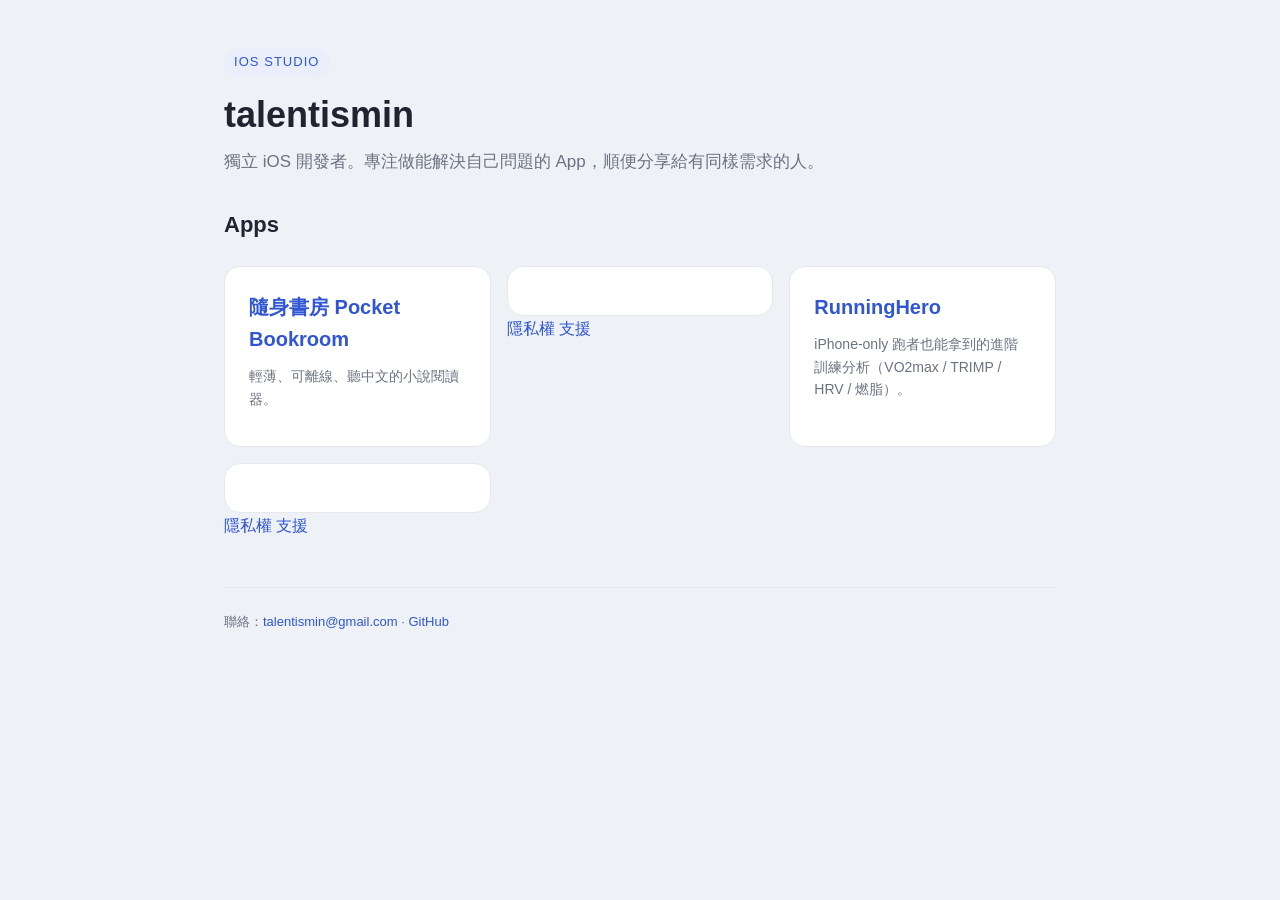
==== index.html @ 2027cf47 "chore: initial studio site (novalreader + runninghero) Multi-app structure ready for GitHub Pages: -" ====
<!doctype html>
<html lang="zh-Hant">
<head>
<meta charset="utf-8">
<meta name="viewport" content="width=device-width, initial-scale=1">
<meta name="theme-color" content="#3056d3">
<title>talentismin · iOS Apps</title>
<link rel="stylesheet" href="/shared-assets/styles.css">
</head>
<body>
<div class="wrap">
  <span class="eyebrow">iOS Studio</span>
  <h1>talentismin</h1>
  <p class="lede">獨立 iOS 開發者。專注做能解決自己問題的 App，順便分享給有同樣需求的人。</p>

  <h2>Apps</h2>
  <div class="app-grid">
    <a class="app-card" href="/novalreader/">
      <h3>隨身書房 Pocket Bookroom</h3>
      <p class="tagline">輕薄、可離線、聽中文的小說閱讀器。</p>
      <div class="links">
        <a href="/novalreader/privacy-policy.html">隱私權</a>
        <a href="/novalreader/support.html">支援</a>
      </div>
    </a>

    <a class="app-card" href="/runninghero/">
      <h3>RunningHero</h3>
      <p class="tagline">iPhone-only 跑者也能拿到的進階訓練分析（VO2max / TRIMP / HRV / 燃脂）。</p>
      <div class="links">
        <a href="/runninghero/privacy-policy.html">隱私權</a>
        <a href="/runninghero/support.html">支援</a>
      </div>
    </a>
  </div>

  <p class="footer">
    聯絡：<a href="mailto:talentismin@gmail.com">talentismin@gmail.com</a> ·
    <a href="https://github.com/talentismin">GitHub</a>
  </p>
</div>
</body>
</html>
---- shared-assets/styles.css ----
/* Studio shared styles — load via <link rel="stylesheet" href="/shared-assets/styles.css"> */

:root {
  --bg: #eef1f6;
  --card: #ffffff;
  --ink: #1f2430;
  --muted: #6b7280;
  --accent: #3056d3;
  --accent-soft: #eaeefb;
  --line: #e6e8ee;
  --radius: 16px;
}

@media (prefers-color-scheme: dark) {
  :root {
    --bg: #0e1116;
    --card: #161b22;
    --ink: #e6e8ee;
    --muted: #98a2b3;
    --accent: #6e8cff;
    --accent-soft: #1a2240;
    --line: #232a36;
  }
}

* {
  box-sizing: border-box;
}

html,
body {
  margin: 0;
  padding: 0;
  background: var(--bg);
  color: var(--ink);
  font-family: -apple-system, BlinkMacSystemFont, "Segoe UI", "PingFang TC",
    "Microsoft JhengHei", "Helvetica Neue", Arial, sans-serif;
  line-height: 1.6;
  -webkit-font-smoothing: antialiased;
}

.wrap {
  max-width: 880px;
  margin: 0 auto;
  padding: 48px 24px 64px;
}

.eyebrow {
  display: inline-block;
  font-size: 13px;
  letter-spacing: 0.08em;
  text-transform: uppercase;
  color: var(--accent);
  background: var(--accent-soft);
  padding: 4px 10px;
  border-radius: 999px;
  margin-bottom: 16px;
}

h1 {
  font-size: 36px;
  margin: 0 0 12px;
  line-height: 1.2;
}

h2 {
  font-size: 22px;
  margin: 32px 0 12px;
}

h3 {
  font-size: 17px;
  margin: 20px 0 8px;
}

p {
  color: var(--ink);
  margin: 0 0 12px;
}

.lede {
  color: var(--muted);
  font-size: 17px;
  margin-bottom: 28px;
}

.card {
  background: var(--card);
  border-radius: var(--radius);
  padding: 28px;
  border: 1px solid var(--line);
  box-shadow: 0 1px 2px rgba(0, 0, 0, 0.04);
  margin-bottom: 20px;
}

.muted {
  color: var(--muted);
  font-size: 14px;
}

a {
  color: var(--accent);
  text-decoration: none;
}

a:hover {
  text-decoration: underline;
}

.app-grid {
  display: grid;
  grid-template-columns: repeat(auto-fit, minmax(240px, 1fr));
  gap: 16px;
  margin-top: 24px;
}

.app-card {
  background: var(--card);
  border-radius: var(--radius);
  padding: 24px;
  border: 1px solid var(--line);
  display: flex;
  flex-direction: column;
  gap: 10px;
  transition: transform 0.15s ease, box-shadow 0.15s ease;
}

.app-card:hover {
  transform: translateY(-2px);
  box-shadow: 0 8px 24px rgba(48, 86, 211, 0.12);
}

.app-card h3 {
  margin: 0;
  font-size: 20px;
}

.app-card .tagline {
  color: var(--muted);
  font-size: 14px;
  flex: 1;
}

.app-card .links {
  display: flex;
  gap: 12px;
  font-size: 13px;
  margin-top: 8px;
  border-top: 1px solid var(--line);
  padding-top: 12px;
}

.footer {
  margin-top: 48px;
  padding-top: 24px;
  border-top: 1px solid var(--line);
  color: var(--muted);
  font-size: 13px;
}

.todo {
  background: #fff7ed;
  border: 1px solid #fdba74;
  color: #9a3412;
  padding: 12px 16px;
  border-radius: 12px;
  font-size: 14px;
  margin-bottom: 24px;
}

@media (prefers-color-scheme: dark) {
  .todo {
    background: #382b1e;
    border-color: #b45309;
    color: #fdba74;
  }
}
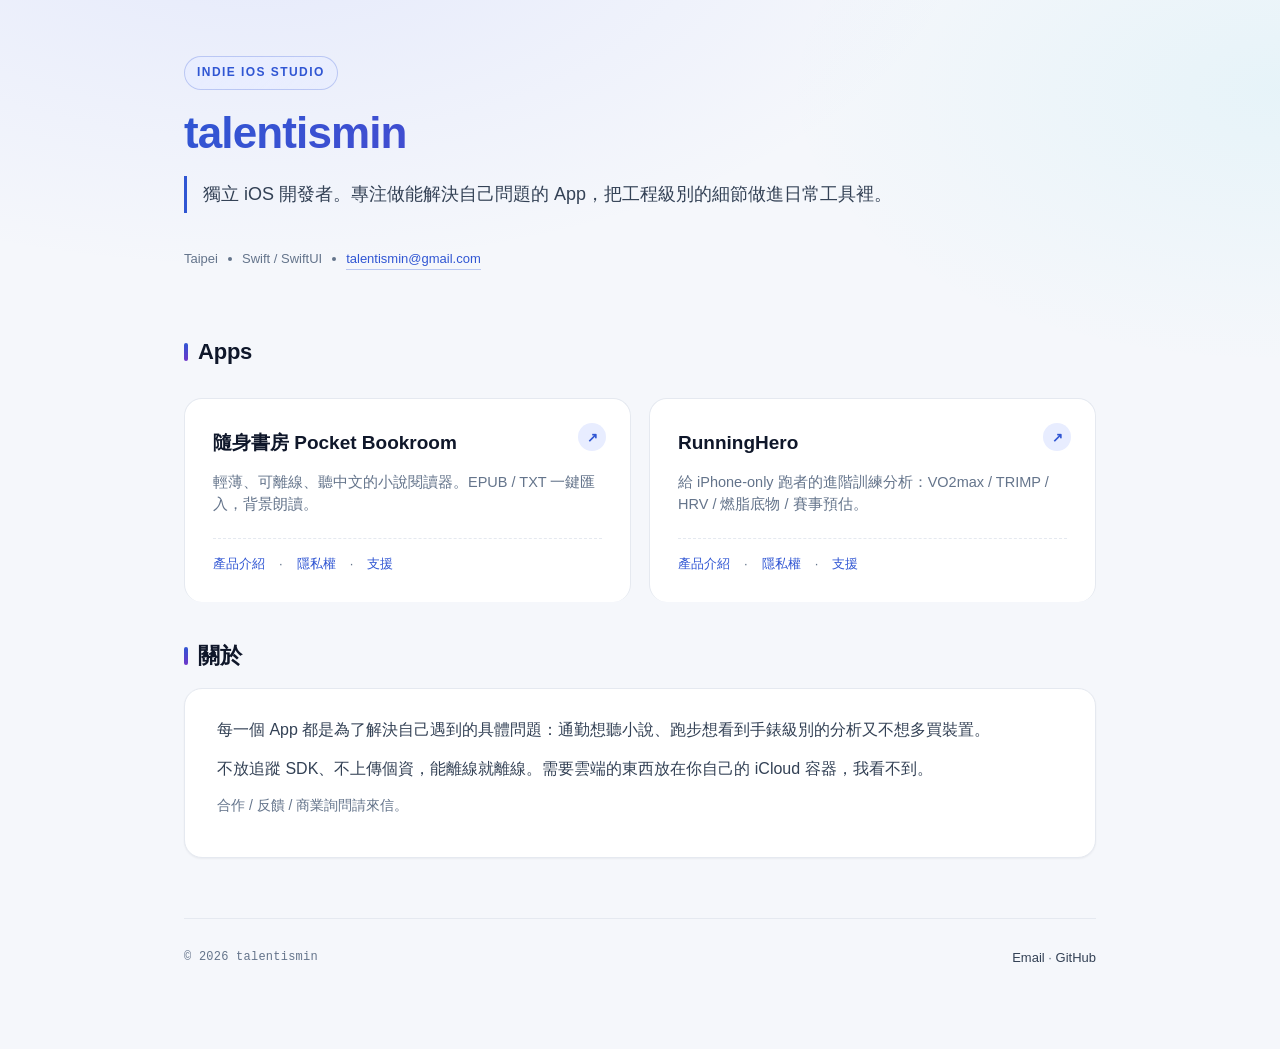
==== commit 019b5be9: "style: polish shared CSS + restructure runninghero pages Studio landing, RunningHero product / priva" ====
--- a/index.html
+++ b/index.html
@@ -4,40 +4,62 @@
 <meta charset="utf-8">
 <meta name="viewport" content="width=device-width, initial-scale=1">
 <meta name="theme-color" content="#3056d3">
-<title>talentismin · iOS Apps</title>
+<title>talentismin · iOS Studio</title>
 <link rel="stylesheet" href="/shared-assets/styles.css">
 </head>
 <body>
-<div class="wrap">
-  <span class="eyebrow">iOS Studio</span>
-  <h1>talentismin</h1>
-  <p class="lede">獨立 iOS 開發者。專注做能解決自己問題的 App，順便分享給有同樣需求的人。</p>
+<div class="wrap wide">
+
+  <span class="eyebrow">Indie iOS Studio</span>
+  <h1 class="gradient">talentismin</h1>
+  <p class="lede">獨立 iOS 開發者。專注做能解決自己問題的 App，把工程級別的細節做進日常工具裡。</p>
+
+  <div class="meta">
+    <span>Taipei</span>
+    <span class="dot"></span>
+    <span>Swift / SwiftUI</span>
+    <span class="dot"></span>
+    <a href="mailto:talentismin@gmail.com">talentismin@gmail.com</a>
+  </div>
 
   <h2>Apps</h2>
   <div class="app-grid">
+
     <a class="app-card" href="/novalreader/">
+      <span class="arrow">↗</span>
       <h3>隨身書房 Pocket Bookroom</h3>
-      <p class="tagline">輕薄、可離線、聽中文的小說閱讀器。</p>
+      <p class="tagline">輕薄、可離線、聽中文的小說閱讀器。EPUB / TXT 一鍵匯入，背景朗讀。</p>
       <div class="links">
-        <a href="/novalreader/privacy-policy.html">隱私權</a>
-        <a href="/novalreader/support.html">支援</a>
+        <span>產品介紹</span> · <span>隱私權</span> · <span>支援</span>
       </div>
     </a>
 
     <a class="app-card" href="/runninghero/">
+      <span class="arrow">↗</span>
       <h3>RunningHero</h3>
-      <p class="tagline">iPhone-only 跑者也能拿到的進階訓練分析（VO2max / TRIMP / HRV / 燃脂）。</p>
+      <p class="tagline">給 iPhone-only 跑者的進階訓練分析：VO2max / TRIMP / HRV / 燃脂底物 / 賽事預估。</p>
       <div class="links">
-        <a href="/runninghero/privacy-policy.html">隱私權</a>
-        <a href="/runninghero/support.html">支援</a>
+        <span>產品介紹</span> · <span>隱私權</span> · <span>支援</span>
       </div>
     </a>
+
   </div>
 
-  <p class="footer">
-    聯絡：<a href="mailto:talentismin@gmail.com">talentismin@gmail.com</a> ·
-    <a href="https://github.com/talentismin">GitHub</a>
-  </p>
+  <h2>關於</h2>
+  <div class="card">
+    <p>每一個 App 都是為了解決自己遇到的具體問題：通勤想聽小說、跑步想看到手錶級別的分析又不想多買裝置。</p>
+    <p>不放追蹤 SDK、不上傳個資，能離線就離線。需要雲端的東西放在你自己的 iCloud 容器，我看不到。</p>
+    <p class="muted">合作 / 反饋 / 商業詢問請來信。</p>
+  </div>
+
+  <footer class="footer">
+    <span class="copyright">© 2026 talentismin</span>
+    <span>
+      <a href="mailto:talentismin@gmail.com">Email</a> ·
+      <a href="https://github.com/talentismin">GitHub</a>
+    </span>
+  </footer>
+
 </div>
 </body>
 </html>
--- a/shared-assets/styles.css
+++ b/shared-assets/styles.css
@@ -1,177 +1,567 @@
-/* Studio shared styles — load via <link rel="stylesheet" href="/shared-assets/styles.css"> */
+/* talentismin studio — shared stylesheet
+ * 適用：index.html / <app>/index.html / <app>/privacy-policy.html / <app>/support.html
+ */
 
 :root {
-  --bg: #eef1f6;
+  /* Light palette */
+  --bg: #f5f7fb;
+  --bg-grad: radial-gradient(1200px 600px at 20% -10%, rgba(108, 132, 255, 0.12), transparent 60%),
+              radial-gradient(900px 500px at 100% 10%, rgba(58, 200, 220, 0.08), transparent 55%);
   --card: #ffffff;
-  --ink: #1f2430;
-  --muted: #6b7280;
+  --card-soft: #fbfcfe;
+  --ink: #0f172a;
+  --ink-soft: #334155;
+  --muted: #64748b;
   --accent: #3056d3;
-  --accent-soft: #eaeefb;
-  --line: #e6e8ee;
-  --radius: 16px;
+  --accent-2: #6e36c9;
+  --accent-soft: #e8edff;
+  --line: #e5e9f0;
+  --line-strong: #cbd2dd;
+  --shadow-sm: 0 1px 2px rgba(15, 23, 42, 0.05);
+  --shadow-md: 0 6px 24px rgba(48, 86, 211, 0.08);
+  --shadow-lg: 0 20px 50px rgba(48, 86, 211, 0.18);
+  --radius: 18px;
+  --radius-sm: 12px;
+  --radius-pill: 999px;
+  --content-w: 760px;
+  --content-w-wide: 960px;
 }
 
 @media (prefers-color-scheme: dark) {
   :root {
-    --bg: #0e1116;
-    --card: #161b22;
-    --ink: #e6e8ee;
-    --muted: #98a2b3;
-    --accent: #6e8cff;
+    --bg: #0a0d14;
+    --bg-grad: radial-gradient(1200px 600px at 20% -10%, rgba(108, 132, 255, 0.18), transparent 60%),
+                radial-gradient(900px 500px at 100% 10%, rgba(58, 200, 220, 0.10), transparent 55%);
+    --card: #121823;
+    --card-soft: #161d2a;
+    --ink: #e7ecf3;
+    --ink-soft: #b6c0cf;
+    --muted: #8b97a8;
+    --accent: #8da7ff;
+    --accent-2: #b58bff;
     --accent-soft: #1a2240;
-    --line: #232a36;
+    --line: #1d2533;
+    --line-strong: #2a3447;
+    --shadow-sm: 0 1px 2px rgba(0, 0, 0, 0.4);
+    --shadow-md: 0 8px 30px rgba(0, 0, 0, 0.5);
+    --shadow-lg: 0 24px 60px rgba(0, 0, 0, 0.6);
   }
 }
+
+/* ----- Reset ----- */
 
 * {
   box-sizing: border-box;
 }
 
-html,
+html {
+  -webkit-text-size-adjust: 100%;
+  scroll-behavior: smooth;
+}
+
 body {
   margin: 0;
-  padding: 0;
   background: var(--bg);
-  color: var(--ink);
-  font-family: -apple-system, BlinkMacSystemFont, "Segoe UI", "PingFang TC",
-    "Microsoft JhengHei", "Helvetica Neue", Arial, sans-serif;
-  line-height: 1.6;
+  background-image: var(--bg-grad);
+  background-attachment: fixed;
+  color: var(--ink);
+  font-family: -apple-system, BlinkMacSystemFont, "SF Pro Text", "Inter",
+    "Segoe UI", "PingFang TC", "Noto Sans CJK TC", "Microsoft JhengHei",
+    "Helvetica Neue", Arial, sans-serif;
+  font-size: 16px;
+  line-height: 1.65;
   -webkit-font-smoothing: antialiased;
-}
+  -moz-osx-font-smoothing: grayscale;
+}
+
+img {
+  max-width: 100%;
+  display: block;
+}
+
+/* ----- Layout ----- */
 
 .wrap {
-  max-width: 880px;
+  max-width: var(--content-w);
   margin: 0 auto;
-  padding: 48px 24px 64px;
-}
+  padding: 56px 24px 80px;
+}
+
+.wrap.wide {
+  max-width: var(--content-w-wide);
+}
+
+/* ----- Breadcrumb / back link ----- */
+
+.crumb {
+  display: inline-flex;
+  align-items: center;
+  gap: 6px;
+  font-size: 13px;
+  color: var(--muted);
+  text-decoration: none;
+  padding: 6px 12px;
+  border: 1px solid var(--line);
+  border-radius: var(--radius-pill);
+  background: var(--card);
+  margin-bottom: 24px;
+  transition: border-color 0.15s ease, color 0.15s ease, transform 0.15s ease;
+}
+
+.crumb:hover {
+  color: var(--accent);
+  border-color: var(--line-strong);
+  transform: translateX(-2px);
+  text-decoration: none;
+}
+
+.crumb::before {
+  content: "←";
+  font-weight: 600;
+}
+
+/* ----- Eyebrow / kicker ----- */
 
 .eyebrow {
   display: inline-block;
-  font-size: 13px;
-  letter-spacing: 0.08em;
+  font-size: 12px;
+  font-weight: 600;
+  letter-spacing: 0.12em;
   text-transform: uppercase;
   color: var(--accent);
-  background: var(--accent-soft);
-  padding: 4px 10px;
-  border-radius: 999px;
-  margin-bottom: 16px;
-}
+  background: linear-gradient(135deg, var(--accent-soft), color-mix(in srgb, var(--accent-soft) 70%, transparent));
+  padding: 6px 12px;
+  border-radius: var(--radius-pill);
+  margin-bottom: 18px;
+  border: 1px solid color-mix(in srgb, var(--accent) 25%, transparent);
+}
+
+/* ----- Typography ----- */
 
 h1 {
-  font-size: 36px;
+  font-size: clamp(32px, 5vw, 44px);
+  line-height: 1.15;
+  letter-spacing: -0.02em;
   margin: 0 0 12px;
-  line-height: 1.2;
+  font-weight: 700;
+  color: var(--ink);
+}
+
+h1.gradient {
+  background: linear-gradient(135deg, var(--accent), var(--accent-2));
+  -webkit-background-clip: text;
+  background-clip: text;
+  color: transparent;
 }
 
 h2 {
   font-size: 22px;
-  margin: 32px 0 12px;
+  font-weight: 650;
+  margin: 36px 0 14px;
+  letter-spacing: -0.01em;
+  color: var(--ink);
+  display: flex;
+  align-items: baseline;
+  gap: 10px;
+}
+
+h2::before {
+  content: "";
+  width: 4px;
+  height: 18px;
+  background: linear-gradient(180deg, var(--accent), var(--accent-2));
+  border-radius: 2px;
+  display: inline-block;
+  flex-shrink: 0;
+  align-self: center;
 }
 
 h3 {
-  font-size: 17px;
-  margin: 20px 0 8px;
+  font-size: 16px;
+  font-weight: 600;
+  margin: 22px 0 6px;
+  color: var(--ink);
 }
 
 p {
-  color: var(--ink);
   margin: 0 0 12px;
+  color: var(--ink-soft);
+}
+
+ul {
+  padding-left: 1.25em;
+  margin: 0.6em 0;
+  color: var(--ink-soft);
+}
+
+li {
+  margin: 0.35em 0;
+}
+
+li::marker {
+  color: var(--accent);
+}
+
+strong {
+  font-weight: 650;
+  color: var(--ink);
+}
+
+a {
+  color: var(--accent);
+  text-decoration: none;
+  border-bottom: 1px solid color-mix(in srgb, var(--accent) 30%, transparent);
+  transition: border-color 0.15s ease;
+}
+
+a:hover {
+  border-bottom-color: var(--accent);
 }
 
 .lede {
-  color: var(--muted);
-  font-size: 17px;
+  font-size: 18px;
+  color: var(--ink-soft);
+  border-left: 3px solid var(--accent);
+  padding: 4px 0 4px 16px;
+  margin: 18px 0 32px;
+  line-height: 1.6;
+}
+
+.meta {
+  display: inline-flex;
+  align-items: center;
+  gap: 10px;
+  font-size: 13px;
+  color: var(--muted);
   margin-bottom: 28px;
 }
 
+.meta .dot {
+  width: 4px;
+  height: 4px;
+  border-radius: 50%;
+  background: var(--muted);
+}
+
+.muted {
+  color: var(--muted);
+  font-size: 14px;
+}
+
+/* ----- Cards ----- */
+
 .card {
+  background: var(--card);
+  border-radius: var(--radius);
+  padding: 28px 32px;
+  border: 1px solid var(--line);
+  box-shadow: var(--shadow-sm);
+  margin-bottom: 18px;
+  transition: border-color 0.2s ease, box-shadow 0.2s ease;
+}
+
+.card:hover {
+  border-color: var(--line-strong);
+}
+
+.card h2:first-child {
+  margin-top: 0;
+}
+
+.card h3:first-child {
+  margin-top: 0;
+}
+
+.card + .card {
+  margin-top: -2px;
+}
+
+/* ----- App grid (landing) ----- */
+
+.app-grid {
+  display: grid;
+  grid-template-columns: repeat(auto-fit, minmax(260px, 1fr));
+  gap: 18px;
+  margin: 28px 0 8px;
+}
+
+.app-card {
+  position: relative;
+  display: flex;
+  flex-direction: column;
+  gap: 12px;
   background: var(--card);
   border-radius: var(--radius);
   padding: 28px;
   border: 1px solid var(--line);
-  box-shadow: 0 1px 2px rgba(0, 0, 0, 0.04);
-  margin-bottom: 20px;
-}
-
-.muted {
-  color: var(--muted);
-  font-size: 14px;
-}
-
-a {
-  color: var(--accent);
+  color: var(--ink);
   text-decoration: none;
-}
-
-a:hover {
-  text-decoration: underline;
-}
-
-.app-grid {
-  display: grid;
-  grid-template-columns: repeat(auto-fit, minmax(240px, 1fr));
-  gap: 16px;
-  margin-top: 24px;
-}
-
-.app-card {
-  background: var(--card);
-  border-radius: var(--radius);
-  padding: 24px;
-  border: 1px solid var(--line);
-  display: flex;
-  flex-direction: column;
-  gap: 10px;
-  transition: transform 0.15s ease, box-shadow 0.15s ease;
+  overflow: hidden;
+  transition: transform 0.2s ease, box-shadow 0.2s ease, border-color 0.2s ease;
+  border-bottom: 0 !important;
+}
+
+.app-card::before {
+  content: "";
+  position: absolute;
+  inset: 0;
+  background: linear-gradient(135deg, color-mix(in srgb, var(--accent) 6%, transparent), transparent 60%);
+  opacity: 0;
+  transition: opacity 0.2s ease;
+  pointer-events: none;
 }
 
 .app-card:hover {
-  transform: translateY(-2px);
-  box-shadow: 0 8px 24px rgba(48, 86, 211, 0.12);
+  transform: translateY(-3px);
+  box-shadow: var(--shadow-md);
+  border-color: color-mix(in srgb, var(--accent) 30%, var(--line));
+  text-decoration: none;
+}
+
+.app-card:hover::before {
+  opacity: 1;
 }
 
 .app-card h3 {
   margin: 0;
-  font-size: 20px;
+  font-size: 19px;
+  font-weight: 650;
+  color: var(--ink);
 }
 
 .app-card .tagline {
   color: var(--muted);
-  font-size: 14px;
+  font-size: 14.5px;
+  line-height: 1.55;
   flex: 1;
+  margin: 0;
 }
 
 .app-card .links {
   display: flex;
-  gap: 12px;
+  gap: 14px;
   font-size: 13px;
-  margin-top: 8px;
+  margin-top: 10px;
+  padding-top: 14px;
+  border-top: 1px dashed var(--line);
+  color: var(--muted);
+}
+
+.app-card .links span {
+  color: var(--accent);
+  font-weight: 500;
+}
+
+.app-card .arrow {
+  position: absolute;
+  top: 24px;
+  right: 24px;
+  width: 28px;
+  height: 28px;
+  border-radius: 50%;
+  display: inline-flex;
+  align-items: center;
+  justify-content: center;
+  color: var(--accent);
+  background: var(--accent-soft);
+  font-size: 13px;
+  font-weight: 600;
+  transition: transform 0.2s ease;
+}
+
+.app-card:hover .arrow {
+  transform: translate(3px, -3px);
+}
+
+/* ----- Feature list (product pages) ----- */
+
+.feature-list {
+  list-style: none;
+  padding: 0;
+  margin: 8px 0 0;
+}
+
+.feature-list li {
+  position: relative;
+  padding: 10px 0 10px 28px;
+  border-bottom: 1px solid var(--line);
+  color: var(--ink-soft);
+}
+
+.feature-list li:last-child {
+  border-bottom: 0;
+}
+
+.feature-list li::before {
+  content: "✓";
+  position: absolute;
+  left: 0;
+  top: 50%;
+  transform: translateY(-50%);
+  width: 18px;
+  height: 18px;
+  border-radius: 50%;
+  background: linear-gradient(135deg, var(--accent), var(--accent-2));
+  color: white;
+  font-size: 11px;
+  font-weight: 700;
+  display: inline-flex;
+  align-items: center;
+  justify-content: center;
+}
+
+/* ----- Stats / numbers row (optional product hero) ----- */
+
+.stats {
+  display: grid;
+  grid-template-columns: repeat(auto-fit, minmax(140px, 1fr));
+  gap: 14px;
+  margin: 24px 0 32px;
+}
+
+.stat {
+  background: var(--card-soft);
+  border: 1px solid var(--line);
+  border-radius: var(--radius-sm);
+  padding: 16px;
+  text-align: center;
+}
+
+.stat .num {
+  font-size: 24px;
+  font-weight: 700;
+  background: linear-gradient(135deg, var(--accent), var(--accent-2));
+  -webkit-background-clip: text;
+  background-clip: text;
+  color: transparent;
+}
+
+.stat .lab {
+  font-size: 12px;
+  color: var(--muted);
+  letter-spacing: 0.04em;
+  text-transform: uppercase;
+  margin-top: 4px;
+}
+
+/* ----- FAQ ----- */
+
+.faq h3 {
+  position: relative;
+  padding-left: 20px;
+  margin: 26px 0 6px;
+  color: var(--accent);
+  font-size: 15.5px;
+}
+
+.faq h3::before {
+  content: "Q";
+  position: absolute;
+  left: 0;
+  top: 1px;
+  width: 14px;
+  height: 14px;
+  border-radius: 4px;
+  background: var(--accent);
+  color: white;
+  font-size: 10px;
+  font-weight: 700;
+  display: inline-flex;
+  align-items: center;
+  justify-content: center;
+}
+
+.faq h3 + p {
+  padding-left: 20px;
+  position: relative;
+}
+
+.faq h3 + p::before {
+  content: "A";
+  position: absolute;
+  left: 0;
+  top: 3px;
+  width: 14px;
+  height: 14px;
+  border-radius: 4px;
+  background: var(--line);
+  color: var(--ink-soft);
+  font-size: 10px;
+  font-weight: 700;
+  display: inline-flex;
+  align-items: center;
+  justify-content: center;
+}
+
+/* ----- Callout / note box ----- */
+
+.note {
+  background: var(--accent-soft);
+  border-left: 3px solid var(--accent);
+  border-radius: var(--radius-sm);
+  padding: 14px 18px;
+  font-size: 14px;
+  color: var(--ink-soft);
+  margin: 14px 0;
+}
+
+.note strong {
+  color: var(--ink);
+}
+
+/* ----- Footer ----- */
+
+.footer {
+  margin-top: 60px;
+  padding-top: 28px;
   border-top: 1px solid var(--line);
-  padding-top: 12px;
-}
-
-.footer {
-  margin-top: 48px;
-  padding-top: 24px;
-  border-top: 1px solid var(--line);
   color: var(--muted);
   font-size: 13px;
-}
-
-.todo {
-  background: #fff7ed;
-  border: 1px solid #fdba74;
-  color: #9a3412;
-  padding: 12px 16px;
-  border-radius: 12px;
-  font-size: 14px;
-  margin-bottom: 24px;
-}
-
-@media (prefers-color-scheme: dark) {
-  .todo {
-    background: #382b1e;
-    border-color: #b45309;
-    color: #fdba74;
+  display: flex;
+  flex-wrap: wrap;
+  gap: 14px;
+  align-items: center;
+  justify-content: space-between;
+}
+
+.footer .copyright {
+  font-family: ui-monospace, SFMono-Regular, "SF Mono", Menlo, monospace;
+  font-size: 12px;
+  letter-spacing: 0.02em;
+}
+
+.footer a {
+  color: var(--ink-soft);
+  border-bottom-color: transparent;
+}
+
+.footer a:hover {
+  color: var(--accent);
+  border-bottom-color: var(--accent);
+}
+
+/* ----- Mobile ----- */
+
+@media (max-width: 640px) {
+  .wrap {
+    padding: 32px 18px 56px;
   }
-}
+
+  .card {
+    padding: 22px;
+  }
+
+  h2 {
+    font-size: 19px;
+    margin-top: 28px;
+  }
+
+  .lede {
+    font-size: 16px;
+  }
+
+  .app-card .arrow {
+    top: 20px;
+    right: 20px;
+  }
+}
